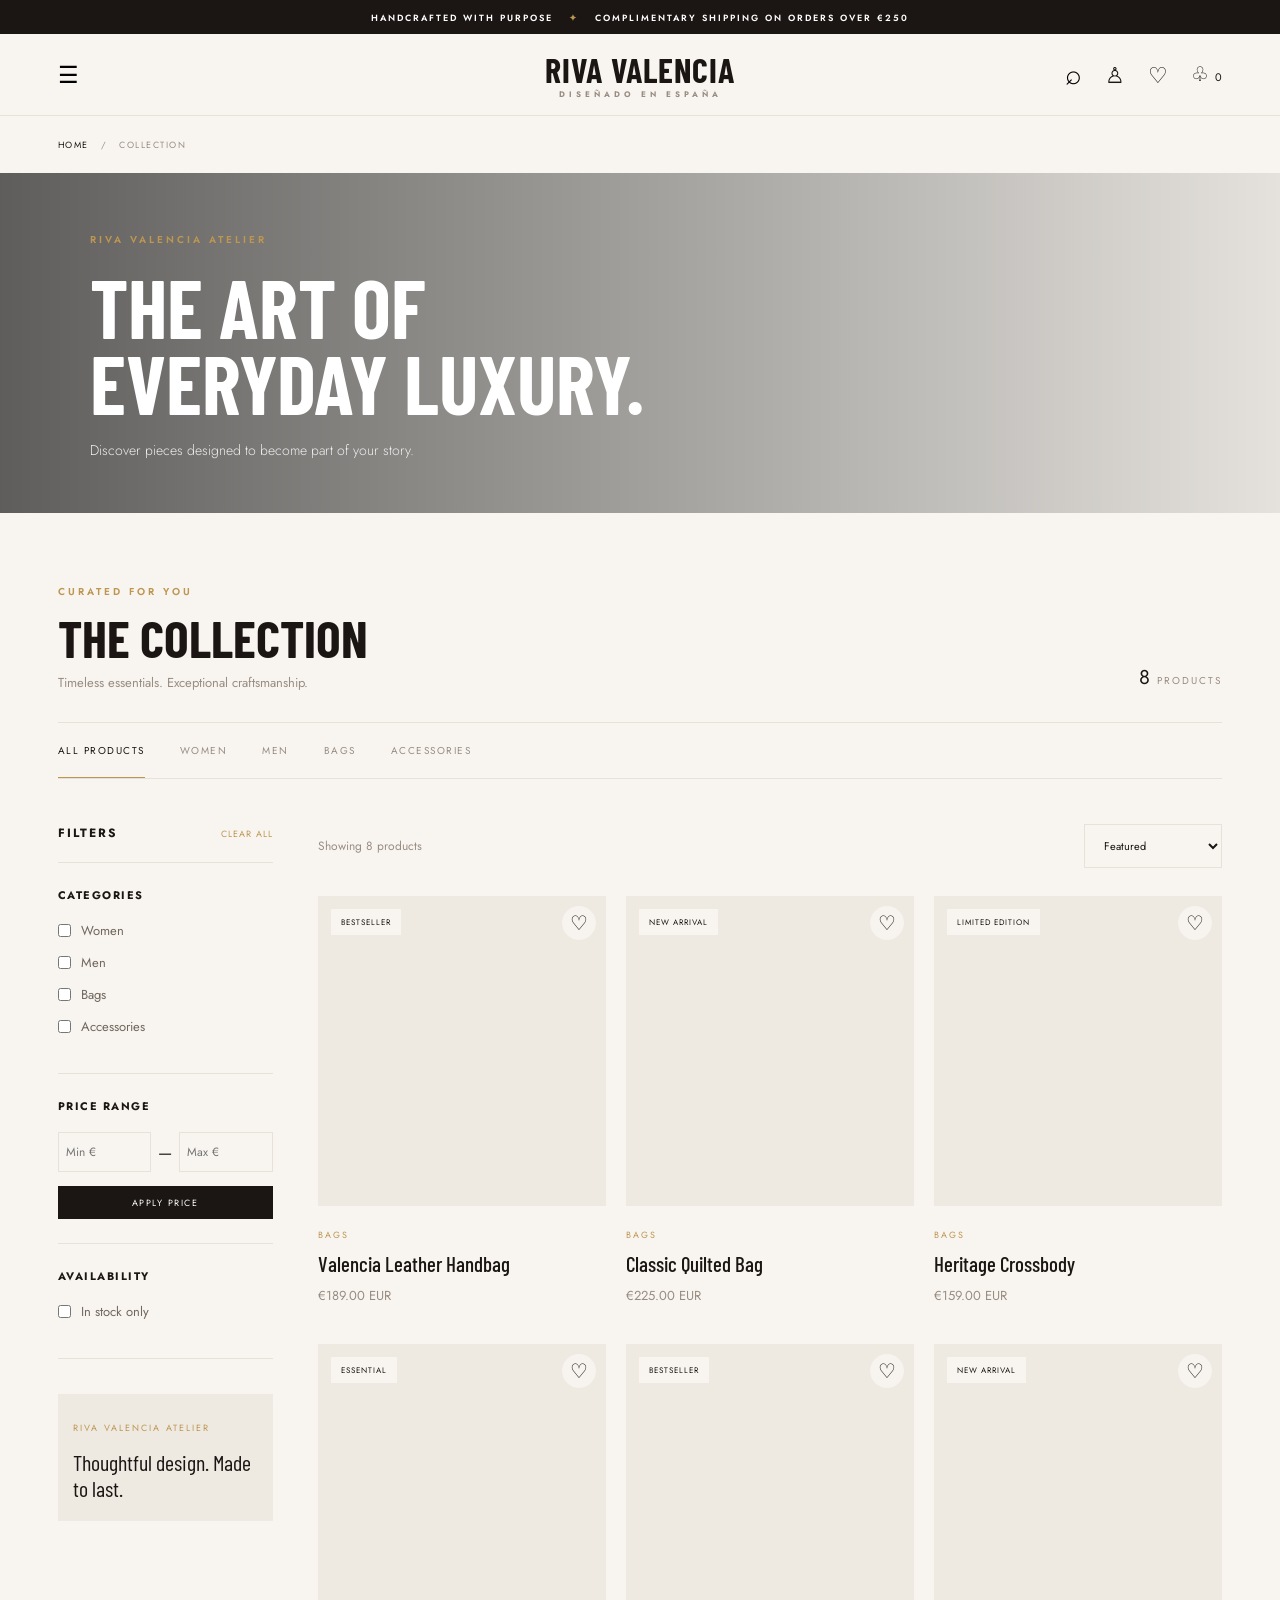
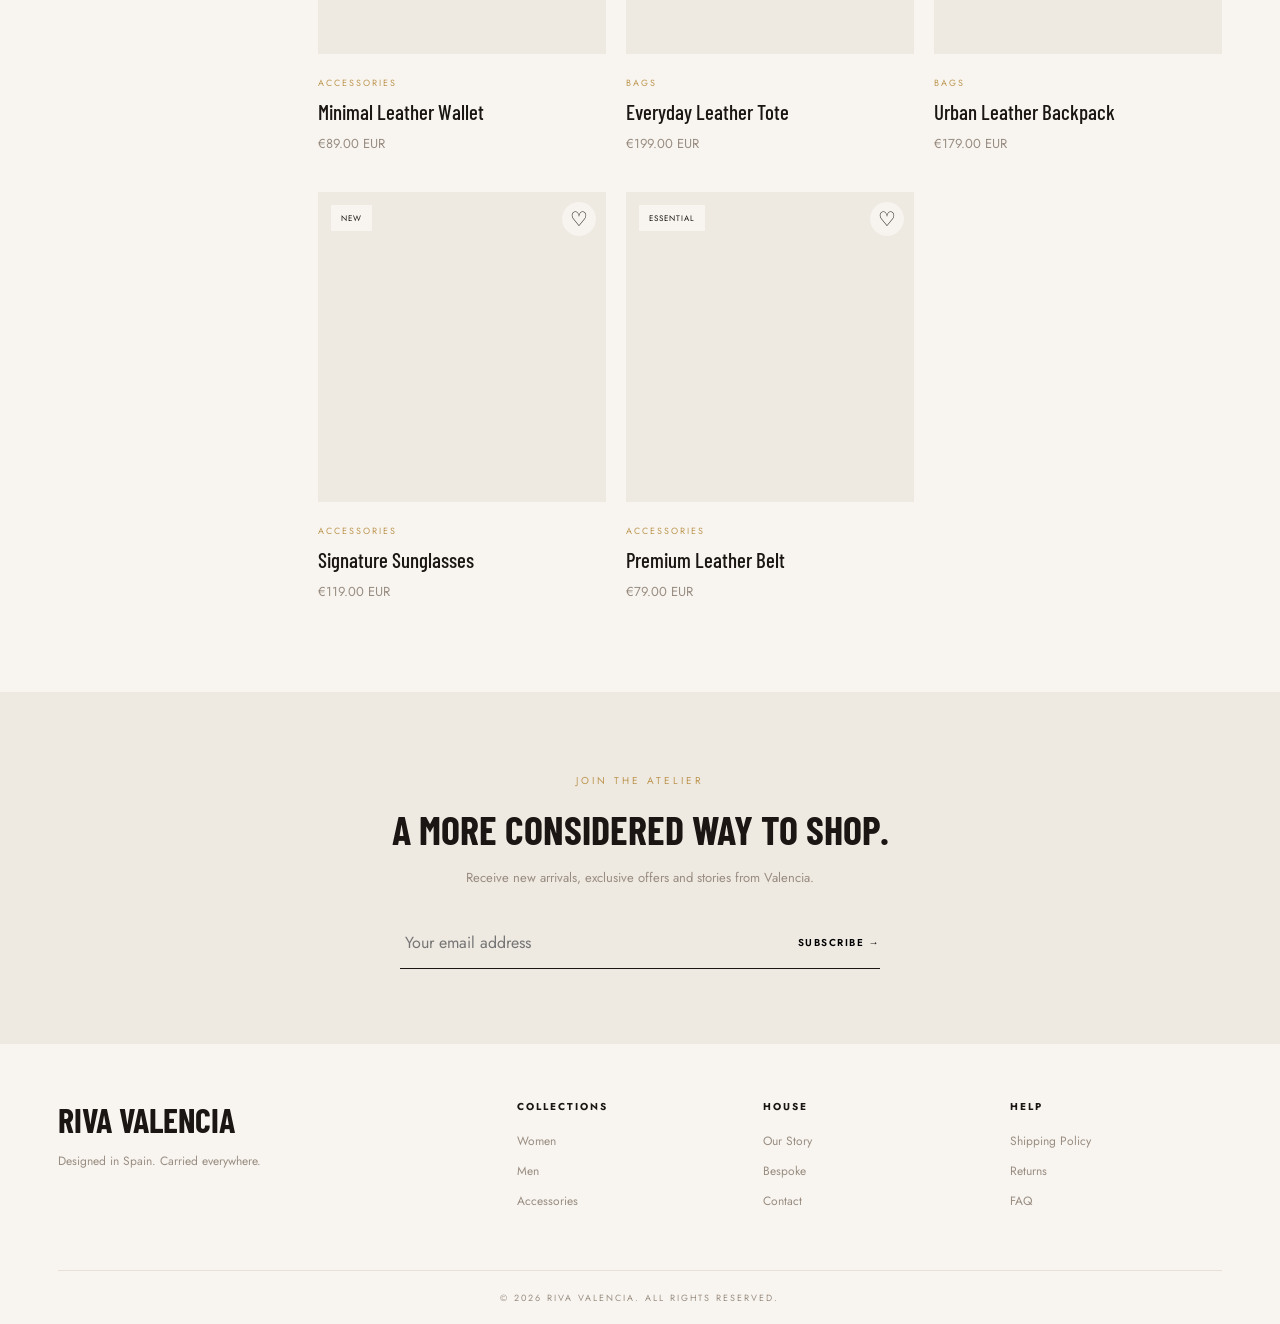
==== collection.html @ 2188a69f "Add files via upload" ====
<!DOCTYPE html>
<html lang="en">
<head>
    <meta charset="UTF-8">
    <meta name="viewport" content="width=device-width, initial-scale=1.0">
    <title>Shop Collection | Riva Valencia</title>
    <link rel="icon" type="image/png" href="Luxury%20Gold%20RV%20Monogram%20Emblem.png">
    <link rel="stylesheet" href="collection.css">
    <link rel="preconnect" href="https://fonts.googleapis.com">
    <link rel="preconnect" href="https://fonts.gstatic.com" crossorigin>
    <link href="https://fonts.googleapis.com/css2?family=Barlow+Condensed:wght@400;500;600;700;800&family=Jost:wght@300;400;500;600&display=swap" rel="stylesheet">
</head>
<body>

    <!-- ANNOUNCEMENT -->
    <div class="announcement">
        HANDCRAFTED WITH PURPOSE
        <span>✦</span>
        COMPLIMENTARY SHIPPING ON ORDERS OVER €250
    </div>

    <!-- HEADER -->
    <header class="header">
        <button class="menu-toggle" id="menuToggle">☰</button>

        <a href="index.html" class="logo">
            RIVA VALENCIA
            <small>DISEÑADO EN ESPAÑA</small>
        </a>

        <div class="header-actions">
            <button id="searchToggle" aria-label="Search">⌕</button>
            <a href="login.html" aria-label="Account">♙</a>
            <a href="wishlist.html" aria-label="Wishlist">♡</a>
            <a href="cart.html" class="bag-icon" aria-label="Shopping bag">
                ♧ <span id="headerCartCount">0</span>
            </a>
        </div>
    </header>

    <!-- SEARCH -->
    <div class="search-panel" id="searchPanel">
        <input type="search" id="searchInput"
               placeholder="Search products, collections...">
        <button id="closeSearch">✕</button>
    </div>

    <!-- BREADCRUMB -->
    <div class="breadcrumb">
        <a href="index.html">HOME</a>
        <span>/</span>
        <span>COLLECTION</span>
    </div>

    <!-- COLLECTION HERO -->
    <section class="collection-hero">
        <div class="hero-overlay"></div>
        <div class="hero-content">
            <span>RIVA VALENCIA ATELIER</span>
            <h1>THE ART OF<br>EVERYDAY LUXURY.</h1>
            <p>Discover pieces designed to become part of your story.</p>
        </div>
    </section>

    <!-- COLLECTION INTRO -->
    <section class="collection-intro">
        <div>
            <span class="eyebrow">CURATED FOR YOU</span>
            <h2>THE COLLECTION</h2>
            <p>Timeless essentials. Exceptional craftsmanship.</p>
        </div>
        <div class="collection-count">
            <span id="productCount">8</span> PRODUCTS
        </div>
    </section>

    <!-- CATEGORY NAVIGATION -->
    <nav class="category-nav">
        <button class="category-link active" data-category="all">ALL PRODUCTS</button>
        <button class="category-link" data-category="women">WOMEN</button>
        <button class="category-link" data-category="men">MEN</button>
        <button class="category-link" data-category="bags">BAGS</button>
        <button class="category-link" data-category="accessories">ACCESSORIES</button>
    </nav>

    <!-- SHOP LAYOUT -->
    <main class="shop-layout">

        <!-- SIDEBAR -->
        <aside class="filter-sidebar" id="filterSidebar">

            <div class="filter-heading">
                <h3>FILTERS</h3>
                <button id="clearFilters">CLEAR ALL</button>
            </div>

            <div class="filter-group">
                <h4>CATEGORIES</h4>

                <label><input type="checkbox" class="category-filter" value="women"> Women</label>
                <label><input type="checkbox" class="category-filter" value="men"> Men</label>
                <label><input type="checkbox" class="category-filter" value="bags"> Bags</label>
                <label><input type="checkbox" class="category-filter" value="accessories"> Accessories</label>
            </div>

            <div class="filter-group">
                <h4>PRICE RANGE</h4>

                <div class="price-inputs">
                    <input type="number" id="minPrice" placeholder="Min €" min="0">
                    <span>—</span>
                    <input type="number" id="maxPrice" placeholder="Max €" min="0">
                </div>

                <button id="applyPrice" class="apply-filter">APPLY PRICE</button>
            </div>

            <div class="filter-group">
                <h4>AVAILABILITY</h4>
                <label><input type="checkbox" id="stockFilter"> In stock only</label>
            </div>

            <div class="sidebar-note">
                <span>RIVA VALENCIA ATELIER</span>
                <p>Thoughtful design. Made to last.</p>
            </div>

        </aside>

        <!-- PRODUCTS -->
        <section class="products-section">

            <div class="shop-toolbar">
                <button id="mobileFilterButton">☰ FILTERS</button>

                <span id="resultText">Showing 8 products</span>

                <select id="sortSelect">
                    <option value="featured">Featured</option>
                    <option value="low">Price: Low to High</option>
                    <option value="high">Price: High to Low</option>
                    <option value="name">Name: A to Z</option>
                </select>
            </div>

            <div class="product-grid" id="productGrid"></div>

            <div class="no-products" id="noProducts">
                <h3>NO PRODUCTS FOUND</h3>
                <p>Try adjusting your filters or search.</p>
                <button id="resetShop">VIEW ALL PRODUCTS</button>
            </div>

        </section>
    </main>

    <!-- NEWSLETTER -->
    <section class="newsletter">
        <span>JOIN THE ATELIER</span>
        <h2>A MORE CONSIDERED WAY TO SHOP.</h2>
        <p>Receive new arrivals, exclusive offers and stories from Valencia.</p>

        <form id="newsletterForm">
            <input type="email" placeholder="Your email address" required>
            <button type="submit">SUBSCRIBE →</button>
        </form>
    </section>

    <!-- FOOTER -->
    <footer class="footer">
        <div class="footer-brand">
            <h2>RIVA VALENCIA</h2>
            <p>Designed in Spain. Carried everywhere.</p>
        </div>

        <div>
            <h4>COLLECTIONS</h4>
            <a href="collection.html">Women</a>
            <a href="collection.html">Men</a>
            <a href="collection.html">Accessories</a>
        </div>

        <div>
            <h4>HOUSE</h4>
            <a href="#">Our Story</a>
            <a href="#">Bespoke</a>
            <a href="#">Contact</a>
        </div>

        <div>
            <h4>HELP</h4>
            <a href="#">Shipping Policy</a>
            <a href="#">Returns</a>
            <a href="#">FAQ</a>
        </div>

        <div class="copyright">
            © 2026 RIVA VALENCIA. ALL RIGHTS RESERVED.
        </div>
    </footer>

    <!-- TOAST -->
    <div class="toast" id="shopToast">PRODUCT ADDED TO YOUR BAG ✓</div>

    <script src="collection.js"></script>
</body>
</html>
---- collection.css ----
:root {
    --cream: #f8f5f0;
    --dark: #1b1613;
    --gold: #bd9651;
    --muted: #998d82;
    --border: #e8e1d8;
    --white: #fff;
}

* {
    margin: 0;
    padding: 0;
    box-sizing: border-box;
}

body {
    background: var(--cream);
    color: var(--dark);
    font-family: 'Jost', sans-serif;
}

button, input, select {
    font: inherit;
}

button, a {
    -webkit-tap-highlight-color: transparent;
}

a {
    text-decoration: none;
    color: inherit;
}

button {
    cursor: pointer;
}

.announcement {
    height: 34px;
    background: var(--dark);
    color: white;
    display: flex;
    justify-content: center;
    align-items: center;
    gap: 16px;
    font-size: 9px;
    font-weight: 600;
    letter-spacing: 2px;
}

.announcement span {
    color: var(--gold);
}

.header {
    height: 82px;
    padding: 0 4.5%;
    display: flex;
    align-items: center;
    justify-content: space-between;
    background: var(--cream);
    border-bottom: 1px solid var(--border);
    position: sticky;
    top: 0;
    z-index: 50;
}

.logo {
    position: absolute;
    left: 50%;
    transform: translateX(-50%);
    text-align: center;
    font-family: 'Barlow Condensed', sans-serif;
    font-size: 34px;
    font-weight: 700;
    letter-spacing: 1px;
}

.logo small {
    display: block;
    font-family: 'Jost', sans-serif;
    font-size: 8px;
    letter-spacing: 4px;
    color: var(--muted);
    margin-top: -2px;
}

.menu-toggle {
    border: none;
    background: transparent;
    font-size: 23px;
}

.header-actions {
    margin-left: auto;
    display: flex;
    gap: 23px;
    align-items: center;
    font-size: 22px;
}

.header-actions button {
    border: none;
    background: none;
    font-size: 28px;
}

.bag-icon {
    font-size: 20px;
}

.bag-icon span {
    font-size: 11px;
}

.search-panel {
    display: none;
    padding: 20px 5%;
    background: white;
    border-bottom: 1px solid var(--border);
    position: sticky;
    top: 82px;
    z-index: 45;
}

.search-panel.active {
    display: flex;
    gap: 15px;
}

.search-panel input {
    width: 100%;
    border: none;
    outline: none;
    background: transparent;
    font-size: 14px;
}

.search-panel button {
    border: none;
    background: none;
    font-size: 20px;
}

.breadcrumb {
    padding: 22px 4.5%;
    display: flex;
    gap: 12px;
    font-size: 9px;
    letter-spacing: 1.5px;
    color: var(--muted);
}

.breadcrumb a {
    color: var(--dark);
}

.collection-hero {
    height: 340px;
    background:
        linear-gradient(90deg, rgba(0,0,0,.62), rgba(0,0,0,.08)),
        url('https://images.unsplash.com/photo-1483985988355-763728e1935b?w=1800')
        center 42% / cover;
    position: relative;
    display: flex;
    align-items: center;
    padding: 0 7%;
    color: white;
}

.hero-content {
    position: relative;
    z-index: 2;
}

.hero-content span,
.eyebrow {
    font-size: 10px;
    letter-spacing: 3px;
    color: var(--gold);
    font-weight: 600;
}

.hero-content h1 {
    font-family: 'Barlow Condensed', sans-serif;
    font-size: clamp(48px, 7vw, 82px);
    line-height: .92;
    font-weight: 700;
    margin: 20px 0;
}

.hero-content p {
    font-size: 14px;
    color: #eee;
    font-weight: 300;
}

.collection-intro {
    padding: 65px 4.5% 30px;
    display: flex;
    justify-content: space-between;
    align-items: flex-end;
}

.collection-intro h2 {
    font-family: 'Barlow Condensed', sans-serif;
    font-size: 52px;
    margin-top: 10px;
    line-height: 1;
}

.collection-intro p {
    color: var(--muted);
    font-size: 13px;
    margin-top: 10px;
}

.collection-count {
    font-size: 10px;
    letter-spacing: 2px;
    color: var(--muted);
}

.collection-count span {
    color: var(--dark);
    font-size: 20px;
}

.category-nav {
    margin: 0 4.5%;
    border-top: 1px solid var(--border);
    border-bottom: 1px solid var(--border);
    display: flex;
    gap: 35px;
    overflow-x: auto;
    scrollbar-width: none;
}

.category-nav::-webkit-scrollbar {
    display: none;
}

.category-link {
    padding: 20px 0;
    white-space: nowrap;
    background: transparent;
    border: none;
    color: var(--muted);
    font-size: 10px;
    letter-spacing: 1.5px;
    position: relative;
}

.category-link.active,
.category-link:hover {
    color: var(--dark);
}

.category-link.active::after {
    content: "";
    position: absolute;
    left: 0;
    bottom: -1px;
    width: 100%;
    height: 2px;
    background: var(--gold);
}

.shop-layout {
    padding: 45px 4.5% 90px;
    display: grid;
    grid-template-columns: 215px 1fr;
    gap: 45px;
}

.filter-sidebar {
    display: block;
}

.filter-heading {
    display: flex;
    justify-content: space-between;
    align-items: center;
    border-bottom: 1px solid var(--border);
    padding-bottom: 20px;
}

.filter-heading h3 {
    font-size: 12px;
    letter-spacing: 2px;
}

.filter-heading button {
    background: none;
    border: none;
    color: var(--gold);
    font-size: 9px;
    letter-spacing: 1px;
}

.filter-group {
    padding: 24px 0;
    border-bottom: 1px solid var(--border);
}

.filter-group h4 {
    font-size: 11px;
    letter-spacing: 1.5px;
    margin-bottom: 18px;
}

.filter-group label {
    display: flex;
    gap: 10px;
    margin-bottom: 13px;
    font-size: 13px;
    color: #71675e;
    cursor: pointer;
}

.filter-group input[type="checkbox"] {
    accent-color: var(--dark);
}

.price-inputs {
    display: flex;
    align-items: center;
    gap: 7px;
}

.price-inputs input {
    width: 44%;
    min-width: 0;
    padding: 10px 7px;
    border: 1px solid var(--border);
    background: transparent;
    outline: none;
    font-size: 12px;
}

.apply-filter {
    margin-top: 14px;
    width: 100%;
    padding: 10px;
    background: var(--dark);
    color: white;
    border: none;
    font-size: 9px;
    letter-spacing: 1.5px;
}

.sidebar-note {
    margin-top: 35px;
    padding: 20px 15px;
    background: #eee9e1;
}

.sidebar-note span {
    color: var(--gold);
    font-size: 9px;
    letter-spacing: 2px;
}

.sidebar-note p {
    font-family: 'Barlow Condensed', sans-serif;
    font-size: 22px;
    margin-top: 12px;
}

.shop-toolbar {
    display: flex;
    justify-content: space-between;
    align-items: center;
    margin-bottom: 28px;
    gap: 12px;
}

.shop-toolbar span {
    color: var(--muted);
    font-size: 12px;
}

.shop-toolbar select {
    padding: 12px 15px;
    border: 1px solid var(--border);
    background: transparent;
    outline: none;
    font-size: 11px;
    color: var(--dark);
}

#mobileFilterButton {
    display: none;
    border: 1px solid var(--border);
    padding: 11px;
    background: transparent;
    font-size: 10px;
    letter-spacing: 1px;
}

.product-grid {
    display: grid;
    grid-template-columns: repeat(3, minmax(0, 1fr));
    gap: 38px 20px;
}

.product-card {
    min-width: 0;
    position: relative;
}

.product-image {
    height: 310px;
    position: relative;
    overflow: hidden;
    background: #eee9e1;
}

.product-image img {
    width: 100%;
    height: 100%;
    object-fit: cover;
    transition: transform .7s ease;
}

.product-card:hover .product-image img {
    transform: scale(1.06);
}

.product-tag {
    position: absolute;
    top: 13px;
    left: 13px;
    padding: 7px 10px;
    background: var(--cream);
    font-size: 8px;
    letter-spacing: 1px;
}

.wishlist-button {
    position: absolute;
    top: 10px;
    right: 10px;
    height: 34px;
    width: 34px;
    background: rgba(248,245,240,.92);
    border: none;
    border-radius: 50%;
    font-size: 20px;
    color: var(--dark);
}

.wishlist-button.active {
    color: #a33b35;
}

.quick-add {
    position: absolute;
    bottom: 0;
    left: 0;
    width: 100%;
    padding: 15px;
    background: rgba(27,22,19,.94);
    color: white;
    border: none;
    font-size: 10px;
    letter-spacing: 2px;
    transform: translateY(100%);
    transition: transform .3s ease;
}

.product-card:hover .quick-add {
    transform: translateY(0);
}

.product-info {
    padding-top: 15px;
}

.product-category {
    font-size: 9px;
    color: var(--gold);
    letter-spacing: 2px;
}

.product-info h3 {
    font-family: 'Barlow Condensed', sans-serif;
    font-size: 21px;
    font-weight: 500;
    margin: 7px 0;
}

.product-price {
    font-size: 13px;
    color: var(--muted);
}

.no-products {
    display: none;
    padding: 80px 15px;
    text-align: center;
}

.no-products h3 {
    font-family: 'Barlow Condensed', sans-serif;
    font-size: 32px;
}

.no-products p {
    color: var(--muted);
    margin: 12px 0 25px;
    font-size: 13px;
}

.no-products button {
    background: var(--dark);
    color: white;
    padding: 14px 25px;
    border: none;
    font-size: 10px;
    letter-spacing: 2px;
}

.newsletter {
    text-align: center;
    padding: 75px 20px;
    background: #eee9e1;
}

.newsletter span {
    color: var(--gold);
    font-size: 10px;
    letter-spacing: 3px;
}

.newsletter h2 {
    font-family: 'Barlow Condensed', sans-serif;
    font-size: 40px;
    margin: 15px 0;
}

.newsletter p {
    font-size: 13px;
    color: var(--muted);
}

.newsletter form {
    margin: 30px auto 0;
    max-width: 480px;
    display: flex;
    border-bottom: 1px solid var(--dark);
}

.newsletter input {
    flex: 1;
    min-width: 0;
    padding: 14px 5px;
    background: transparent;
    border: none;
    outline: none;
}

.newsletter button {
    border: none;
    background: transparent;
    font-size: 10px;
    letter-spacing: 1.5px;
    font-weight: 600;
}

.footer {
    background: var(--cream);
    padding: 55px 4.5% 20px;
    display: grid;
    grid-template-columns: 2fr 1fr 1fr 1fr;
    gap: 35px;
}

.footer-brand h2 {
    font-family: 'Barlow Condensed', sans-serif;
    font-size: 34px;
}

.footer-brand p,
.footer a {
    font-size: 12px;
    color: var(--muted);
    margin-top: 12px;
    display: block;
}

.footer h4 {
    font-size: 10px;
    letter-spacing: 2px;
    margin-bottom: 18px;
}

.footer a:hover {
    color: var(--dark);
}

.copyright {
    grid-column: 1 / -1;
    border-top: 1px solid var(--border);
    padding-top: 20px;
    margin-top: 25px;
    text-align: center;
    font-size: 9px;
    letter-spacing: 2px;
    color: var(--muted);
}

.toast {
    position: fixed;
    bottom: 25px;
    right: 25px;
    background: var(--dark);
    color: white;
    padding: 17px 25px;
    font-size: 10px;
    letter-spacing: 1.5px;
    opacity: 0;
    transform: translateY(15px);
    transition: .3s;
    z-index: 100;
    pointer-events: none;
}

.toast.show {
    opacity: 1;
    transform: translateY(0);
}

/* TABLET */

@media (max-width: 1000px) {
    .shop-layout {
        grid-template-columns: 180px 1fr;
        gap: 25px;
    }

    .product-grid {
        grid-template-columns: repeat(2, minmax(0, 1fr));
    }

    .product-image {
        height: 290px;
    }
}

/* MOBILE */

@media (max-width: 650px) {

    .announcement {
        font-size: 7px;
        gap: 7px;
        letter-spacing: 1px;
    }

    .header {
        height: 70px;
        padding: 0 18px;
    }

    .logo {
        font-size: 25px;
    }

    .logo small {
        font-size: 7px;
        letter-spacing: 2px;
    }

    .header-actions {
        gap: 12px;
        font-size: 18px;
    }

    .header-actions button {
        font-size: 23px;
    }

    .breadcrumb {
        padding: 17px 20px;
    }

    .collection-hero {
        height: 280px;
        padding: 0 25px;
    }

    .hero-content h1 {
        font-size: 55px;
    }

    .collection-intro {
        padding: 45px 20px 25px;
    }

    .collection-intro h2 {
        font-size: 40px;
    }

    .collection-intro p {
        font-size: 11px;
    }

    .collection-count {
        font-size: 8px;
    }

    .category-nav {
        margin: 0 20px;
        gap: 23px;
    }

    .category-link {
        font-size: 9px;
    }

    .shop-layout {
        display: block;
        padding: 25px 18px 60px;
    }

    #mobileFilterButton {
        display: block;
    }

    .filter-sidebar {
        display: none;
        padding: 20px;
        margin-bottom: 25px;
        background: #eee9e1;
    }

    .filter-sidebar.open {
        display: block;
    }

    .shop-toolbar {
        flex-wrap: wrap;
    }

    .shop-toolbar span {
        font-size: 10px;
    }

    .shop-toolbar select {
        padding: 10px 7px;
        max-width: 150px;
        font-size: 10px;
    }

    .product-grid {
        grid-template-columns: repeat(2, minmax(0, 1fr));
        gap: 30px 12px;
    }

    .product-image {
        height: 230px;
    }

    .product-info h3 {
        font-size: 18px;
    }

    .product-info {
        padding-top: 10px;
    }

    .product-category {
        font-size: 8px;
    }

    .product-price {
        font-size: 12px;
    }

    .quick-add {
        transform: translateY(0);
        padding: 12px 5px;
        font-size: 8px;
        letter-spacing: 1px;
    }

    .newsletter {
        padding: 55px 20px;
    }

    .newsletter h2 {
        font-size: 32px;
    }

    .newsletter p {
        font-size: 12px;
    }

    .footer {
        grid-template-columns: 1fr 1fr;
        padding: 40px 20px 20px;
        gap: 30px 20px;
    }

    .footer-brand {
        grid-column: 1 / -1;
    }

    .copyright {
        font-size: 8px;
        line-height: 1.8;
    }
}

@media (max-width: 370px) {
    .product-image {
        height: 190px;
    }

    .product-grid {
        gap: 25px 9px;
    }

    .header-actions {
        gap: 8px;
    }
}
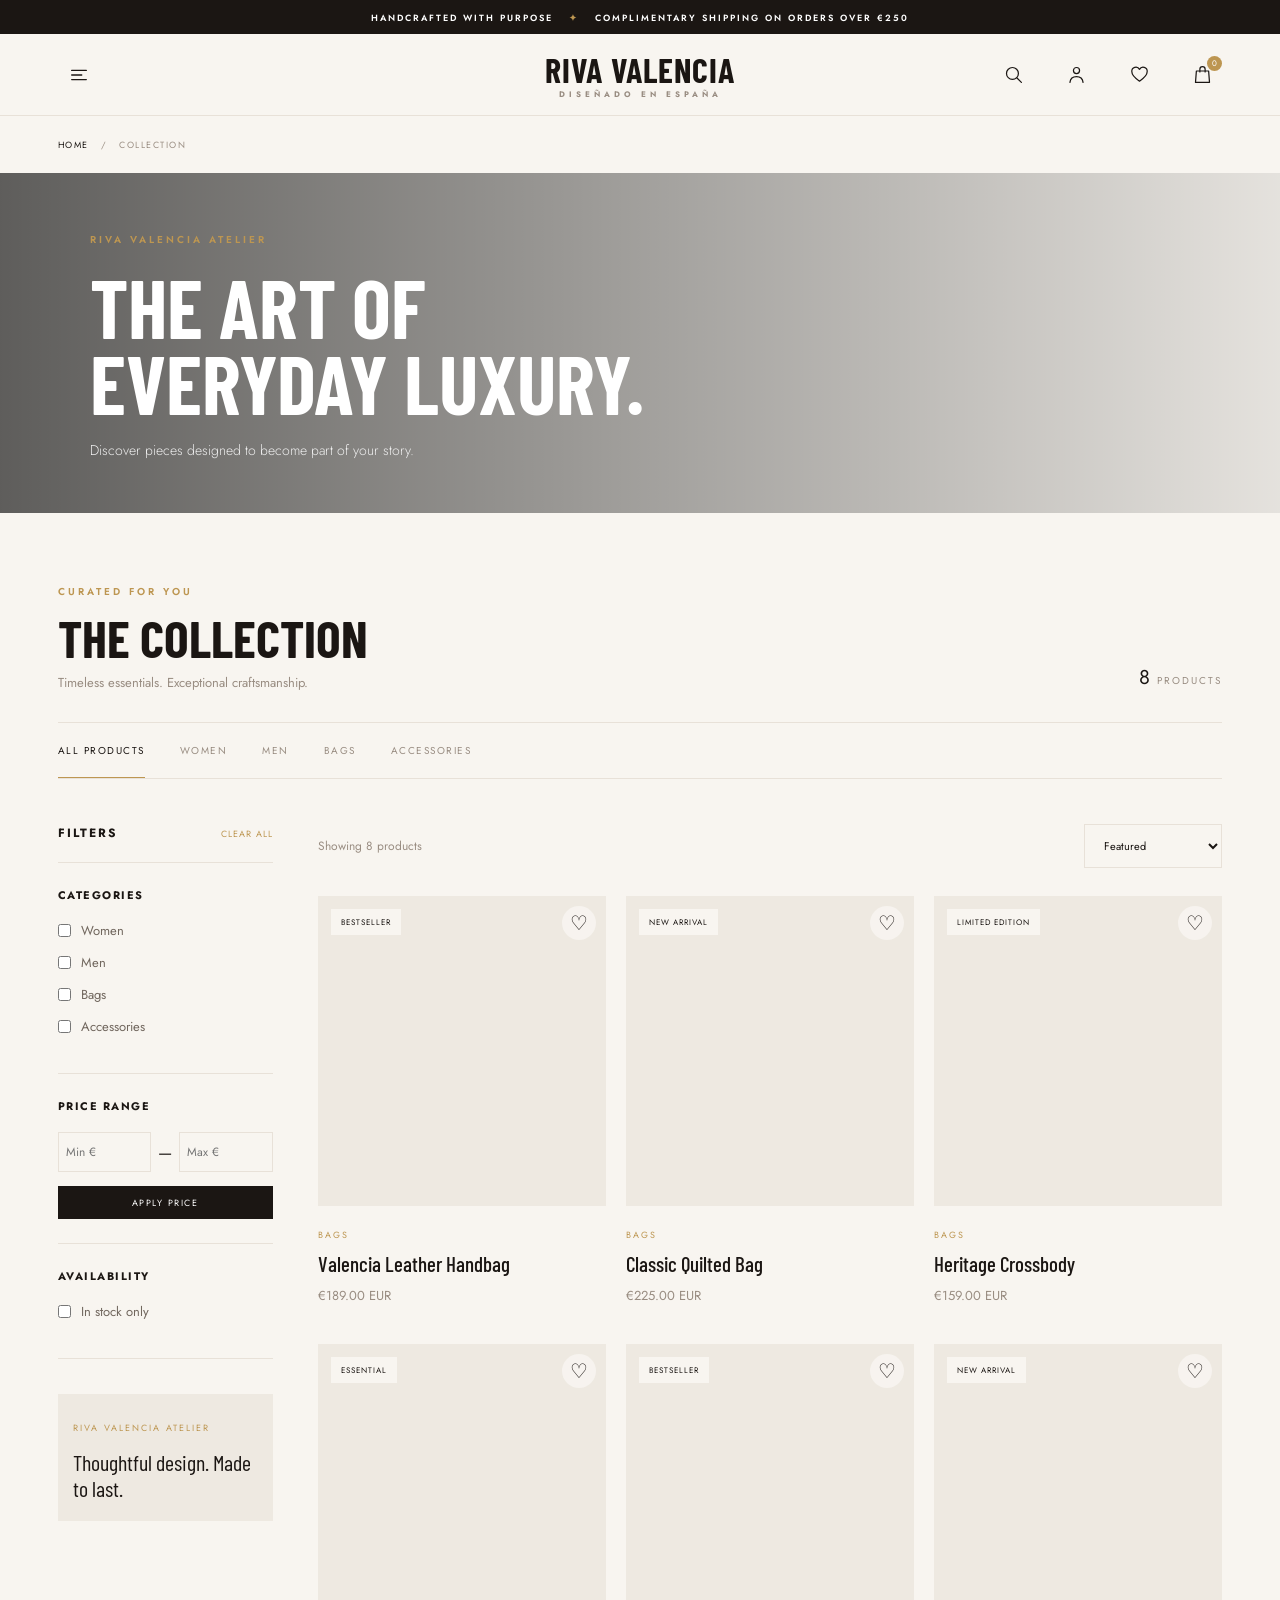
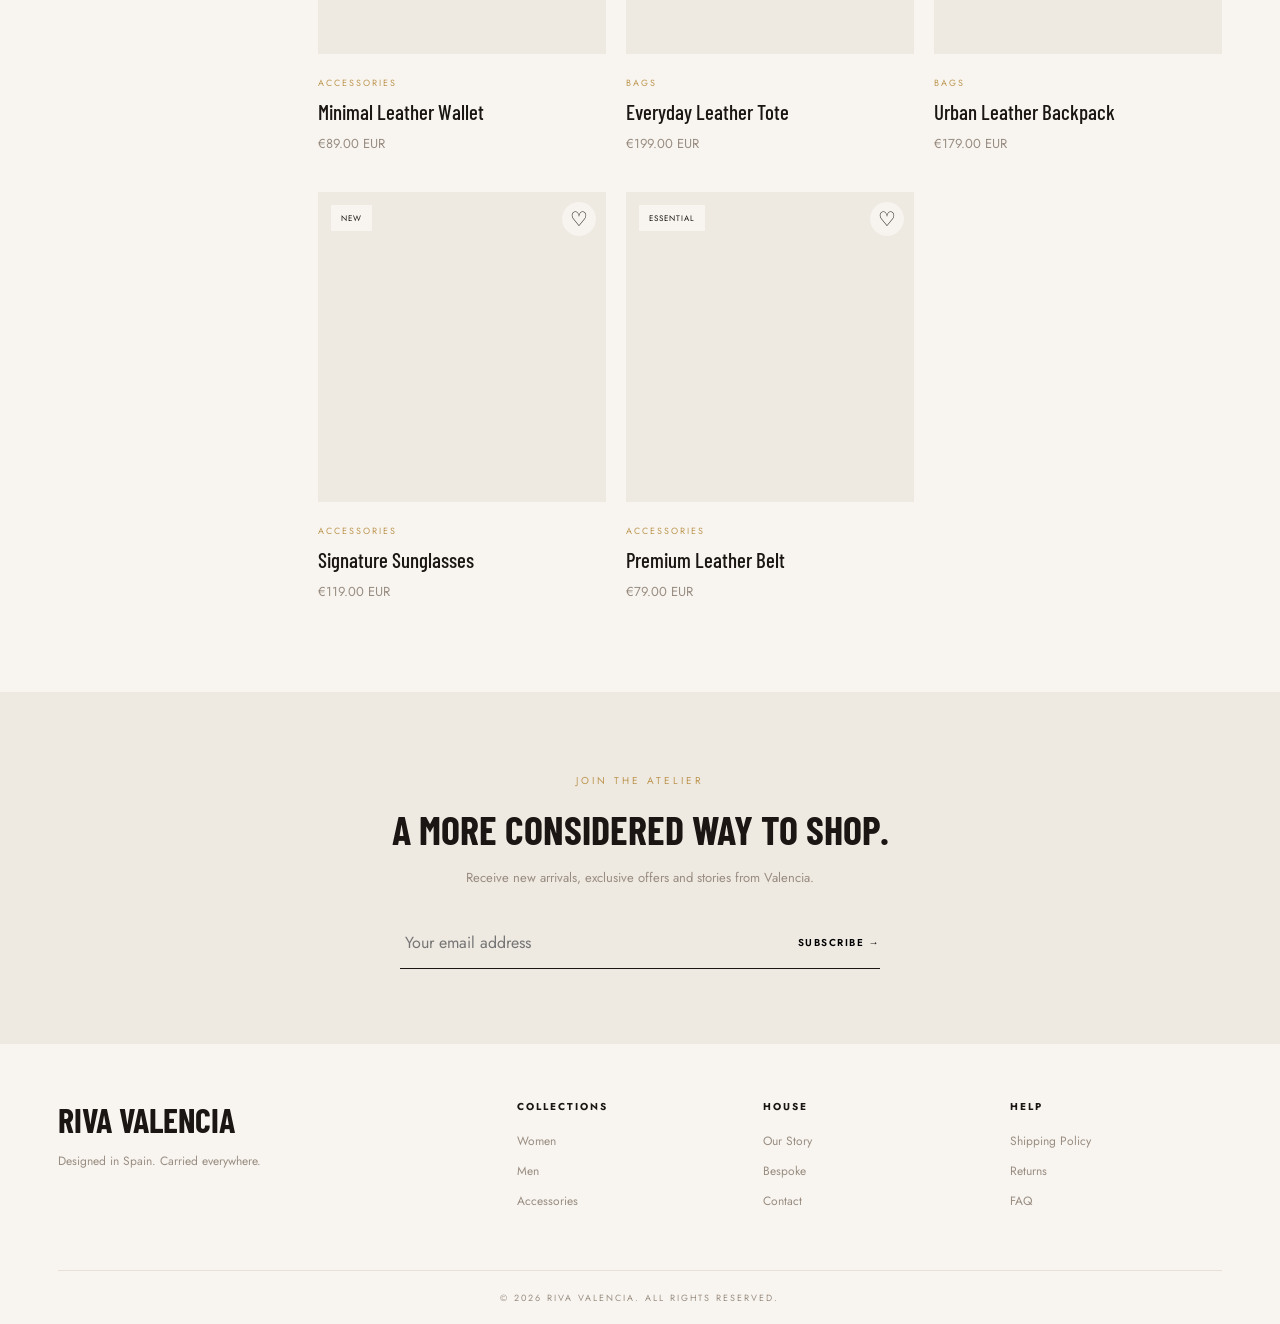
==== commit 2ed8da5e: "Refactor collection.html for accessibility and structure Updated the HTML structure and improved acc" ====
--- a/collection.html
+++ b/collection.html
@@ -22,7 +22,11 @@
 
     <!-- HEADER -->
     <header class="header">
-        <button class="menu-toggle" id="menuToggle">☰</button>
+        <button class="menu-toggle" id="menuToggle" aria-label="Open menu">
+            <svg viewBox="0 0 24 24" aria-hidden="true">
+                <path d="M4 7h16M4 12h11M4 17h16"/>
+            </svg>
+        </button>
 
         <a href="index.html" class="logo">
             RIVA VALENCIA
@@ -30,11 +34,29 @@
         </a>
 
         <div class="header-actions">
-            <button id="searchToggle" aria-label="Search">⌕</button>
-            <a href="login.html" aria-label="Account">♙</a>
-            <a href="wishlist.html" aria-label="Wishlist">♡</a>
+            <button id="searchToggle" aria-label="Search">
+                <svg viewBox="0 0 24 24" aria-hidden="true">
+                    <circle cx="10.8" cy="10.8" r="6.8"/>
+                    <path d="m16 16 5 5"/>
+                </svg>
+            </button>
+            <a href="login.html" aria-label="Account">
+                <svg viewBox="0 0 24 24" aria-hidden="true">
+                    <circle cx="12" cy="7.5" r="3.5"/>
+                    <path d="M4.5 21c.5-4.3 3.1-6.5 7.5-6.5s7 2.2 7.5 6.5"/>
+                </svg>
+            </a>
+            <a href="wishlist.html" aria-label="Wishlist">
+                <svg viewBox="0 0 24 24" aria-hidden="true">
+                    <path d="M20.8 8.7c0 5.1-8.8 11-8.8 11s-8.8-5.9-8.8-11A4.7 4.7 0 0 1 12 6.1a4.7 4.7 0 0 1 8.8 2.6Z"/>
+                </svg>
+            </a>
             <a href="cart.html" class="bag-icon" aria-label="Shopping bag">
-                ♧ <span id="headerCartCount">0</span>
+                <svg viewBox="0 0 24 24" aria-hidden="true">
+                    <path d="M5 8h14l1 13H4L5 8Z"/>
+                    <path d="M9 9V6a3 3 0 0 1 6 0v3"/>
+                </svg>
+                <span id="headerCartCount">0</span>
             </a>
         </div>
     </header>
@@ -43,7 +65,11 @@
     <div class="search-panel" id="searchPanel">
         <input type="search" id="searchInput"
                placeholder="Search products, collections...">
-        <button id="closeSearch">✕</button>
+        <button id="closeSearch" aria-label="Close search">
+            <svg viewBox="0 0 24 24" aria-hidden="true">
+                <path d="m6 6 12 12M18 6 6 18"/>
+            </svg>
+        </button>
     </div>
 
     <!-- BREADCRUMB -->
@@ -132,7 +158,12 @@
         <section class="products-section">
 
             <div class="shop-toolbar">
-                <button id="mobileFilterButton">☰ FILTERS</button>
+                <button id="mobileFilterButton">
+                    <svg viewBox="0 0 24 24" aria-hidden="true">
+                        <path d="M4 6h16M7 12h10M10 18h4"/>
+                    </svg>
+                    FILTERS
+                </button>
 
                 <span id="resultText">Showing 8 products</span>
 
--- a/collection.css
+++ b/collection.css
@@ -14,10 +14,20 @@
     box-sizing: border-box;
 }
 
+html {
+    scroll-behavior: smooth;
+    scroll-padding-top: 82px;
+}
+
 body {
     background: var(--cream);
     color: var(--dark);
     font-family: 'Jost', sans-serif;
+    min-width: 320px;
+}
+
+img {
+    max-width: 100%;
 }
 
 button, input, select {
@@ -26,6 +36,14 @@
 
 button, a {
     -webkit-tap-highlight-color: transparent;
+}
+
+button:focus-visible,
+a:focus-visible,
+input:focus-visible,
+select:focus-visible {
+    outline: 2px solid var(--gold);
+    outline-offset: 3px;
 }
 
 a {
@@ -38,7 +56,7 @@
 }
 
 .announcement {
-    height: 34px;
+    min-height: 34px;
     background: var(--dark);
     color: white;
     display: flex;
@@ -90,7 +108,21 @@
 .menu-toggle {
     border: none;
     background: transparent;
-    font-size: 23px;
+    display: inline-flex;
+    align-items: center;
+    justify-content: center;
+    width: 42px;
+    height: 42px;
+    color: var(--dark);
+}
+
+.menu-toggle svg {
+    width: 22px;
+    height: 22px;
+    fill: none;
+    stroke: currentColor;
+    stroke-width: 1.4;
+    stroke-linecap: round;
 }
 
 .header-actions {
@@ -98,21 +130,50 @@
     display: flex;
     gap: 23px;
     align-items: center;
-    font-size: 22px;
-}
-
-.header-actions button {
+    font-size: 16px;
+}
+
+.header-actions > a,
+.header-actions > button {
+    position: relative;
+    display: inline-flex;
+    align-items: center;
+    justify-content: center;
+    width: 40px;
+    height: 42px;
+    color: var(--dark);
     border: none;
     background: none;
-    font-size: 28px;
+    padding: 5px;
+}
+
+.header-actions svg {
+    width: 21px;
+    height: 21px;
+    fill: none;
+    stroke: currentColor;
+    stroke-width: 1.4;
+    stroke-linecap: round;
+    stroke-linejoin: round;
 }
 
 .bag-icon {
-    font-size: 20px;
+    text-decoration: none;
 }
 
 .bag-icon span {
-    font-size: 11px;
+    position: absolute;
+    top: 2px;
+    right: 0;
+    display: grid;
+    place-items: center;
+    width: 15px;
+    height: 15px;
+    border-radius: 50%;
+    background: var(--gold);
+    color: #fff;
+    font-size: 8px;
+    line-height: 1;
 }
 
 .search-panel {
@@ -139,9 +200,22 @@
 }
 
 .search-panel button {
+    display: inline-flex;
+    align-items: center;
+    justify-content: center;
     border: none;
     background: none;
-    font-size: 20px;
+    width: 40px;
+    height: 40px;
+}
+
+.search-panel button svg {
+    width: 19px;
+    height: 19px;
+    fill: none;
+    stroke: currentColor;
+    stroke-width: 1.5;
+    stroke-linecap: round;
 }
 
 .breadcrumb {
@@ -398,6 +472,18 @@
     background: transparent;
     font-size: 10px;
     letter-spacing: 1px;
+    align-items: center;
+    gap: 8px;
+}
+
+#mobileFilterButton svg {
+    width: 17px;
+    height: 17px;
+    fill: none;
+    stroke: currentColor;
+    stroke-width: 1.5;
+    stroke-linecap: round;
+    stroke-linejoin: round;
 }
 
 .product-grid {
@@ -453,7 +539,21 @@
 }
 
 .wishlist-button.active {
-    color: #a33b35;
+    color: #9c554d;
+}
+
+.wishlist-button svg {
+    width: 19px;
+    height: 19px;
+    fill: transparent;
+    stroke: currentColor;
+    stroke-width: 1.5;
+    stroke-linecap: round;
+    stroke-linejoin: round;
+}
+
+.wishlist-button.active svg {
+    fill: currentColor;
 }
 
 .quick-add {
@@ -652,20 +752,32 @@
 
 /* MOBILE */
 
-@media (max-width: 650px) {
+@media (max-width: 660px) {
 
     .announcement {
         font-size: 7px;
         gap: 7px;
         letter-spacing: 1px;
+        padding: 0 10px;
+        text-align: center;
     }
 
     .header {
         height: 70px;
         padding: 0 18px;
+        display: grid;
+        grid-template-columns: 42px minmax(0, 1fr) auto;
+    }
+
+    .search-panel {
+        top: 70px;
     }
 
     .logo {
+        position: static;
+        left: auto;
+        transform: none;
+        justify-self: center;
         font-size: 25px;
     }
 
@@ -675,12 +787,19 @@
     }
 
     .header-actions {
-        gap: 12px;
-        font-size: 18px;
-    }
-
-    .header-actions button {
-        font-size: 23px;
+        gap: 3px;
+        margin-left: 0;
+    }
+
+    .header-actions > a,
+    .header-actions > button {
+        width: 33px;
+        height: 40px;
+    }
+
+    .header-actions svg {
+        width: 19px;
+        height: 19px;
     }
 
     .breadcrumb {
@@ -698,6 +817,7 @@
 
     .collection-intro {
         padding: 45px 20px 25px;
+        gap: 15px;
     }
 
     .collection-intro h2 {
@@ -727,7 +847,7 @@
     }
 
     #mobileFilterButton {
-        display: block;
+        display: inline-flex;
     }
 
     .filter-sidebar {
@@ -761,11 +881,12 @@
     }
 
     .product-image {
-        height: 230px;
+        height: auto;
+        aspect-ratio: 4 / 5;
     }
 
     .product-info h3 {
-        font-size: 18px;
+        font-size: clamp(15px, 4vw, 18px);
     }
 
     .product-info {
@@ -815,16 +936,112 @@
     }
 }
 
+@media (max-width: 420px) {
+    .header {
+        padding-right: 10px;
+        padding-left: 10px;
+    }
+
+    .logo {
+        font-size: 21px;
+        white-space: nowrap;
+    }
+
+    .logo small {
+        font-size: 6px;
+        letter-spacing: 1.5px;
+    }
+
+    .header-actions {
+        gap: 0;
+        margin-left: 0;
+    }
+
+    .collection-intro {
+        align-items: flex-start;
+        flex-direction: column;
+    }
+
+    .collection-count {
+        align-self: flex-end;
+    }
+
+    .shop-layout {
+        padding-right: 14px;
+        padding-left: 14px;
+    }
+
+    .shop-toolbar {
+        gap: 8px;
+    }
+
+    .shop-toolbar span {
+        flex: 1 1 100%;
+        order: 3;
+    }
+
+    .shop-toolbar select {
+        flex: 1;
+        max-width: none;
+    }
+
+    .newsletter form {
+        flex-wrap: wrap;
+        border-bottom: 0;
+    }
+
+    .newsletter input {
+        flex-basis: 100%;
+        border-bottom: 1px solid var(--dark);
+    }
+
+    .newsletter button {
+        min-height: 44px;
+        margin: 0 auto;
+    }
+}
+
 @media (max-width: 370px) {
-    .product-image {
-        height: 190px;
-    }
-
     .product-grid {
         gap: 25px 9px;
     }
 
     .header-actions {
-        gap: 8px;
-    }
-}
+        gap: 0;
+    }
+
+    .header-actions > a,
+    .header-actions > button {
+        width: 29px;
+    }
+
+    .logo {
+        font-size: 19px;
+    }
+
+    .logo small {
+        letter-spacing: 1.5px;
+    }
+
+    .announcement {
+        font-size: 6px;
+        gap: 5px;
+        letter-spacing: .7px;
+    }
+
+    .header {
+        padding-right: 10px;
+        padding-left: 10px;
+    }
+}
+
+@media (prefers-reduced-motion: reduce) {
+    *,
+    *::before,
+    *::after {
+        scroll-behavior: auto !important;
+        animation-duration: .01ms !important;
+        animation-iteration-count: 1 !important;
+        transition-duration: .01ms !important;
+    }
+}
